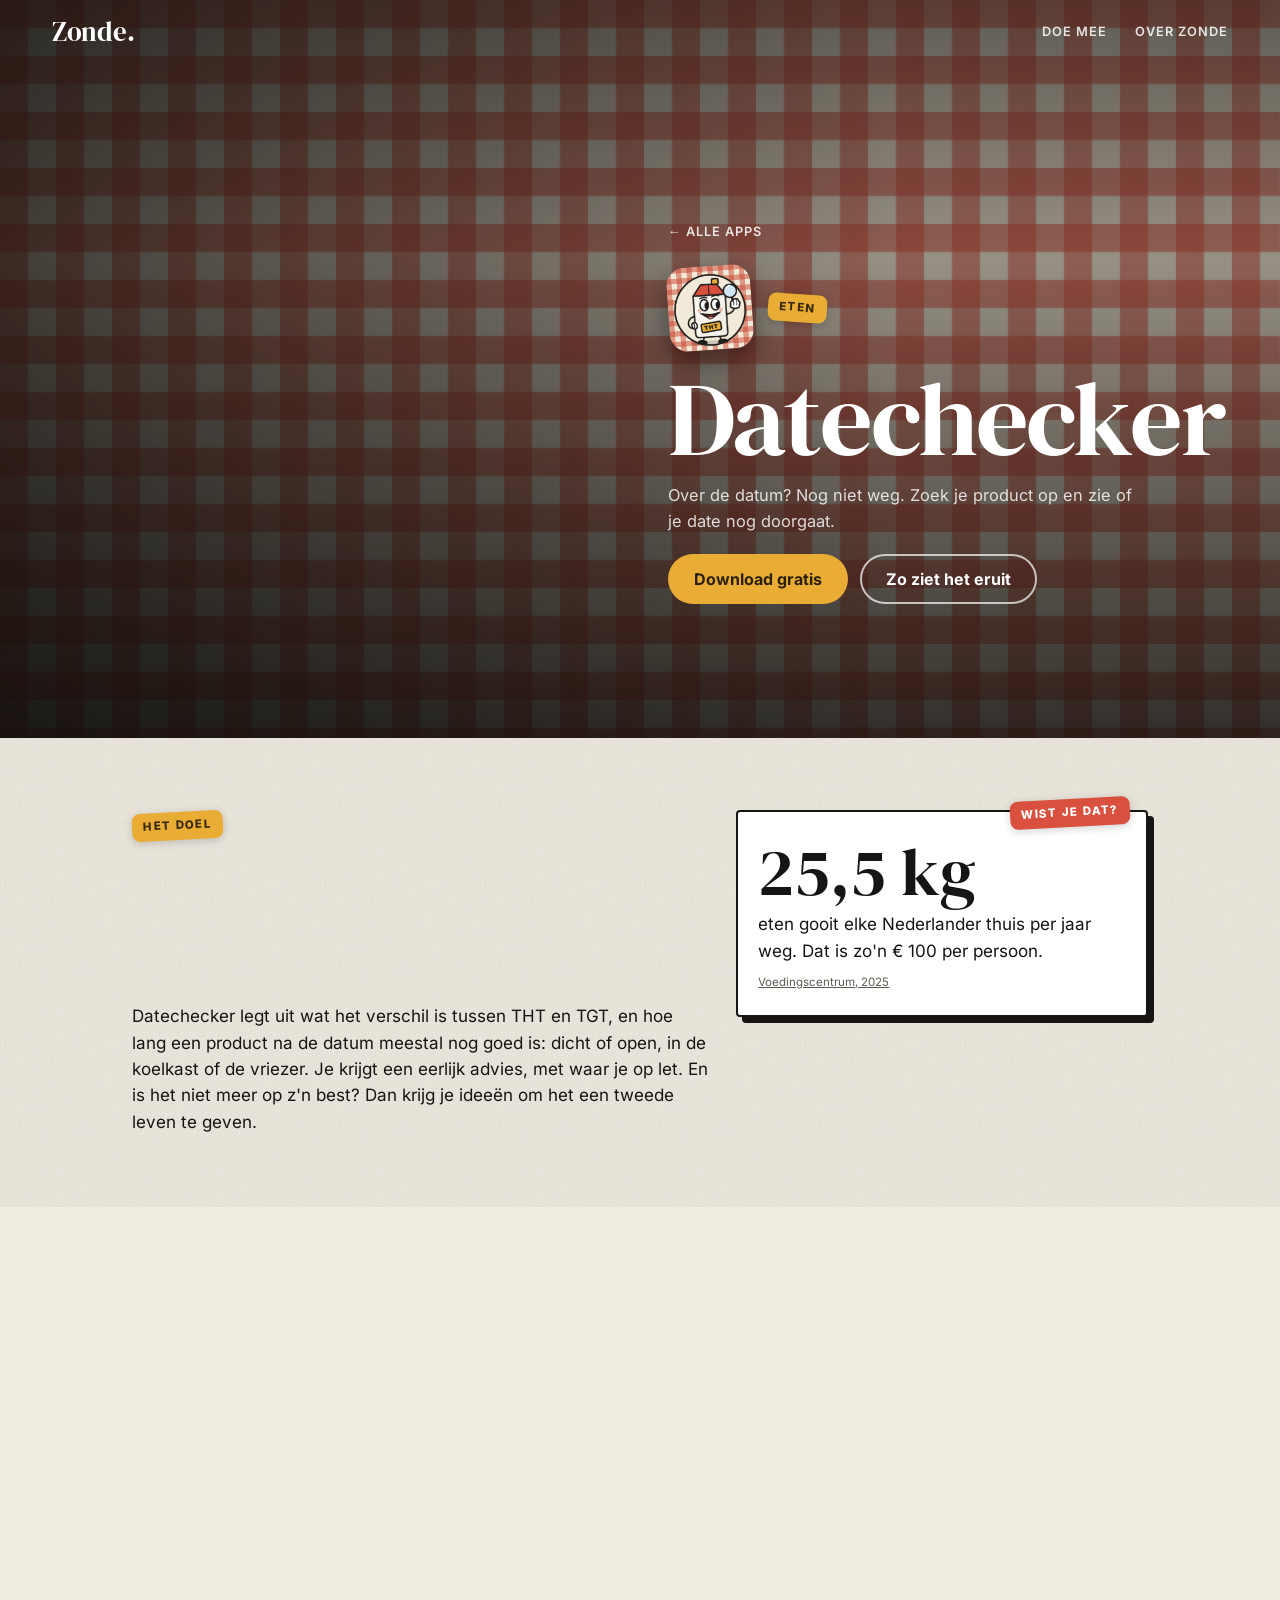
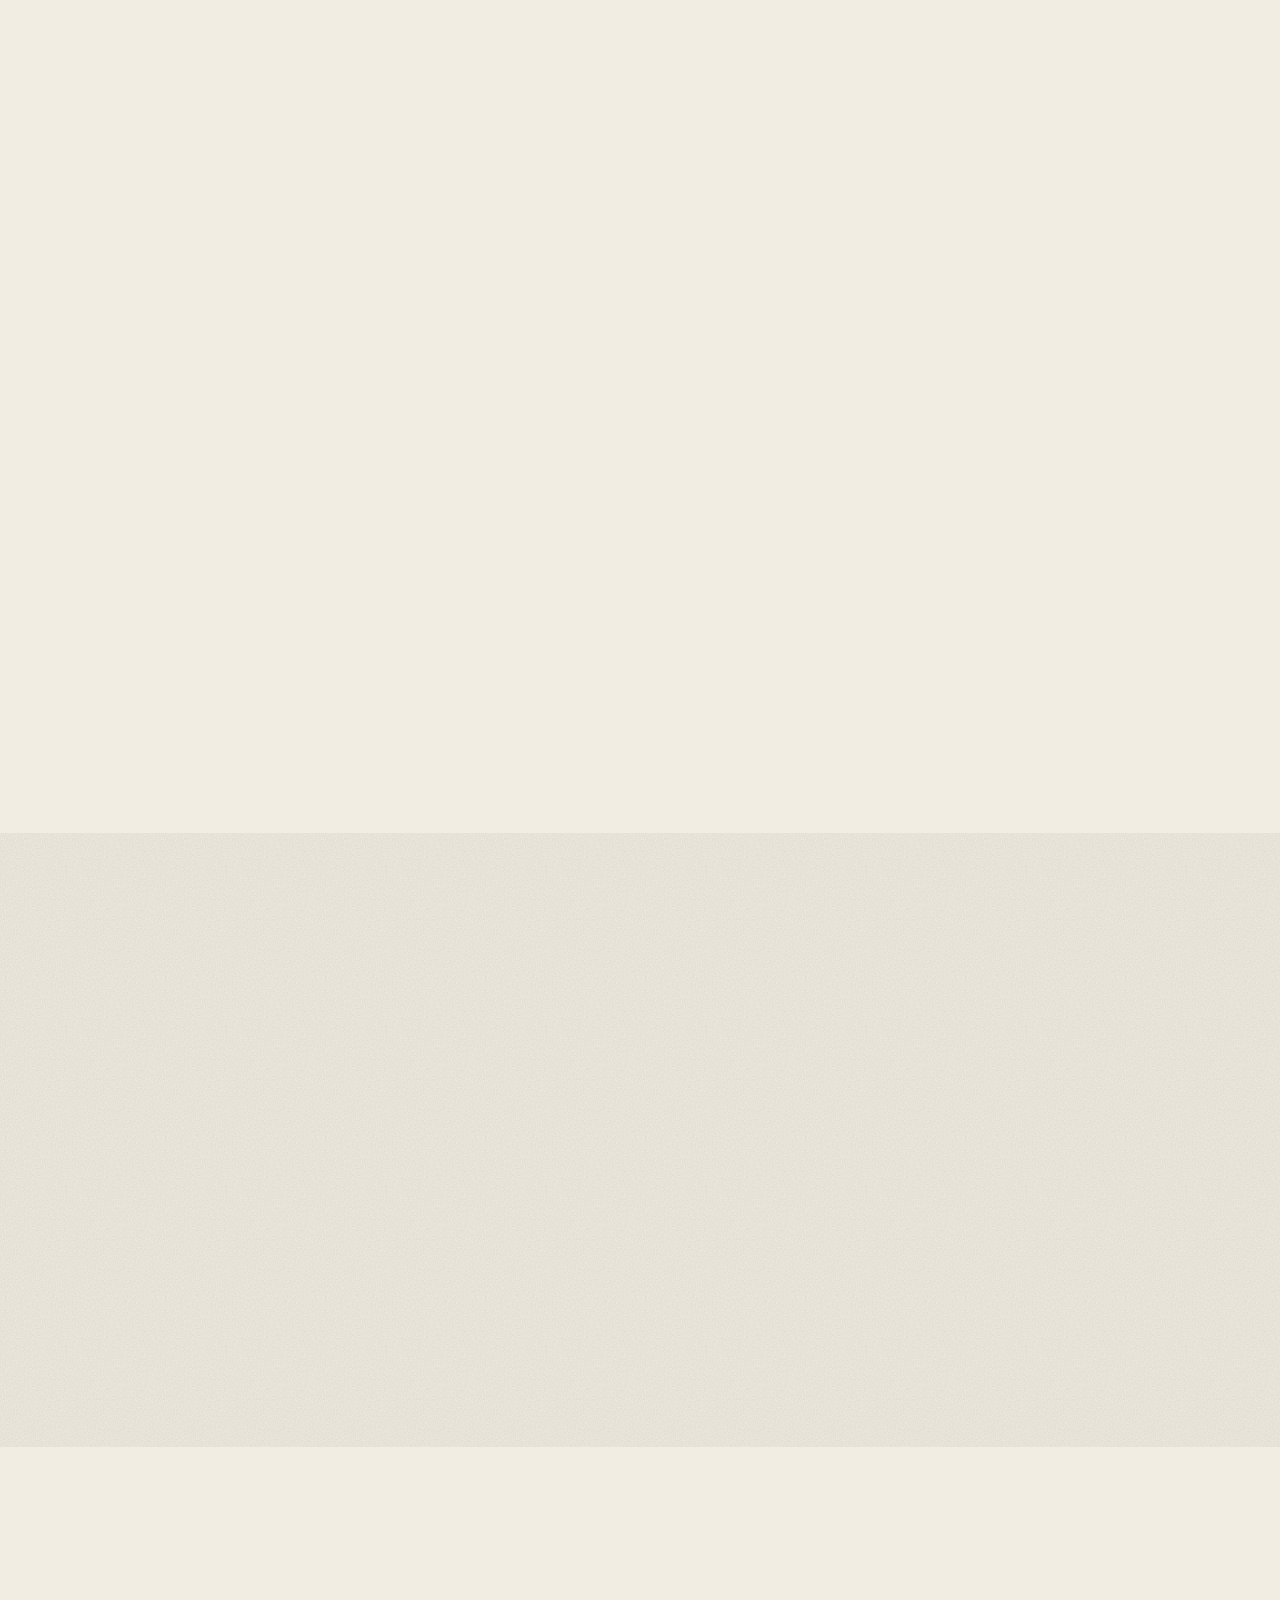
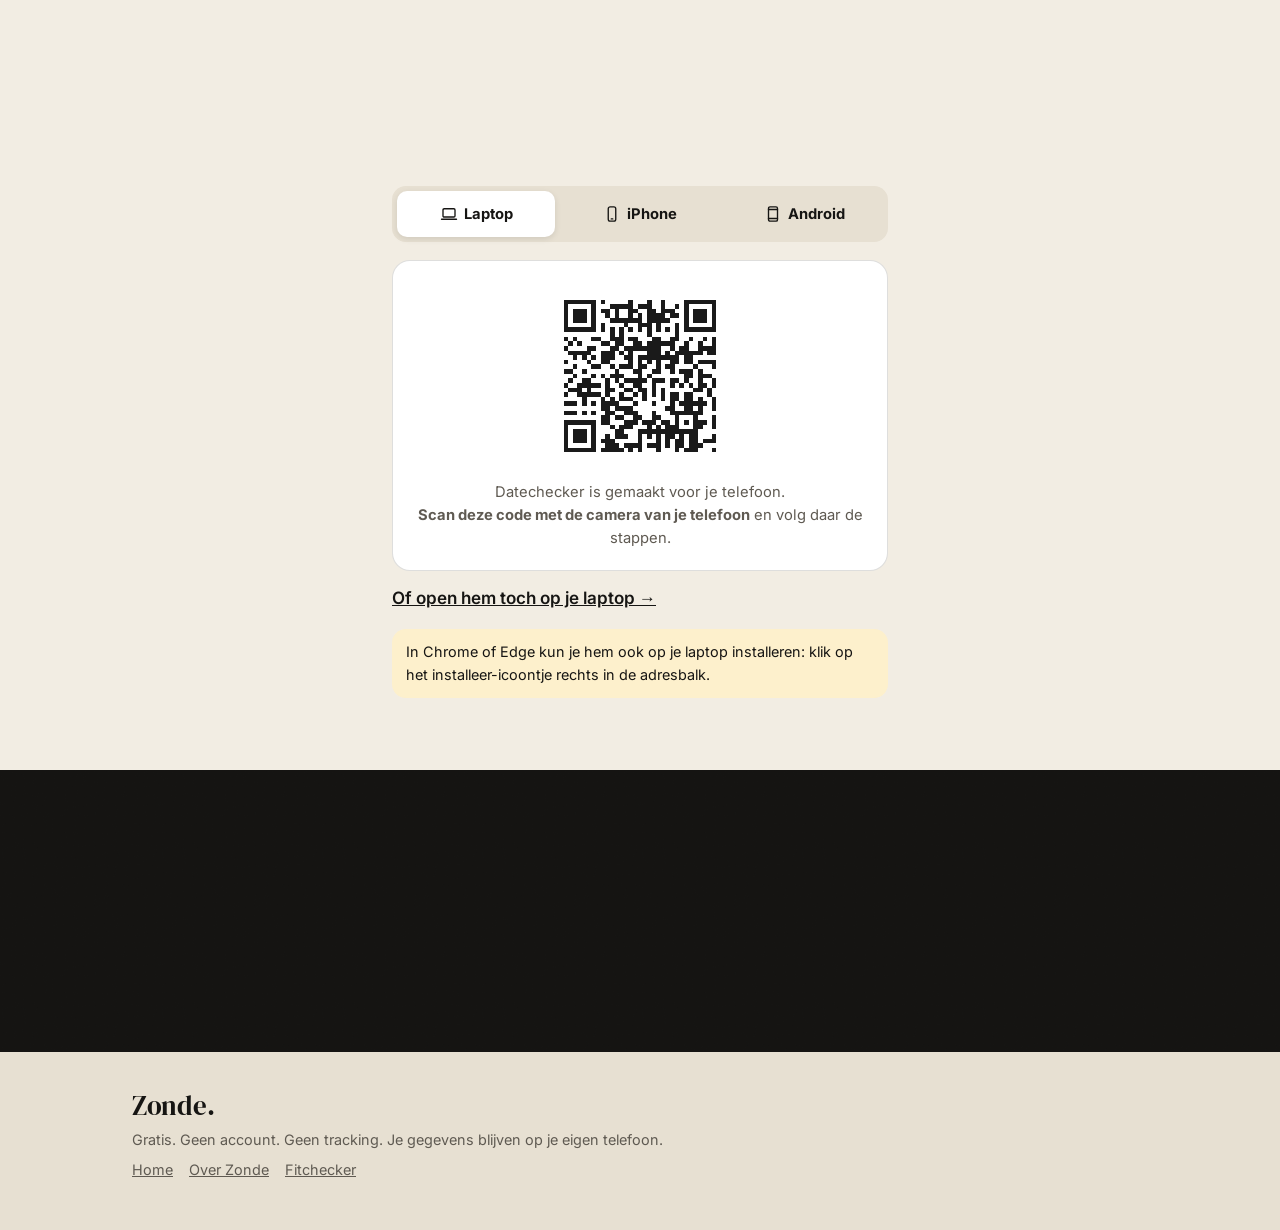
==== datechecker.html @ 35c60ed9 "Zonde. hoofdsite: slideshow met apps, app-pagina's, doe mee, feedbackformulier Co-Authored-By: Claud" ====
<!doctype html>
<html lang="nl">
<head>
  <meta charset="utf-8">
  <meta http-equiv="Content-Security-Policy" content="default-src 'self'; script-src 'self'; style-src 'self'; img-src 'self' data:; font-src 'self'; connect-src 'self' https://datechecker-teller.beau-f5b.workers.dev; object-src 'none'; base-uri 'self'; form-action 'self'">
  <meta name="referrer" content="strict-origin-when-cross-origin">
  <meta name="viewport" content="width=device-width, initial-scale=1, viewport-fit=cover">
  <title>Datechecker · Zonde.</title>
  <meta name="description" content="Over de datum? Nog niet weg. Datechecker vertelt of je eten na de datum nog goed is. Gratis, een app van Zonde.">
  <meta name="theme-color" content="#161513">
  <link rel="icon" href="img/favicon.svg" type="image/svg+xml">
  <link rel="stylesheet" href="css/fonts.css">
  <link rel="stylesheet" href="css/zonde.css">
</head>
<body>

  <header class="hero app-hero">
    <div class="hero-bg" aria-hidden="true"><div class="bg bg-datechecker on"></div></div>
    <nav class="nav">
      <a class="logo" href="./">Zonde.</a>
      <div class="nav-links">
        <a href="./#doe-mee">Doe mee</a>
        <a href="over.html">Over Zonde</a>
      </div>
    </nav>
    <div class="hero-inner">
      <div class="hero-text">
        <a class="terug" href="./">← Alle apps</a>
        <div class="app-head ruim">
          <img src="img/datechecker.png" alt="" width="84" height="84">
          <span class="sticker sticker-mustard">Eten</span>
        </div>
        <h1>Datechecker</h1>
        <p class="lead">Over de datum? Nog niet weg. Zoek je product op en zie of je date nog doorgaat.</p>
        <div class="hero-actions">
          <a class="btn btn-mustard" href="#download">Download gratis</a>
          <a class="btn btn-line" href="#screens">Zo ziet het eruit</a>
        </div>
      </div>
    </div>
  </header>

  <main>
    <section class="section paper">
      <div class="wrap doel-grid">
        <div class="prose">
          <span class="sticker sticker-mustard">Het doel</span>
          <h2>Eet wat je hebt.</h2>
          <p class="section-lead">Veel eten belandt in de prullenbak omdat de datum voorbij is, terwijl het nog prima is. Zonde.</p>
          <p>Datechecker legt uit wat het verschil is tussen THT en TGT, en hoe lang een product na de datum meestal nog goed is: dicht of open, in de koelkast of de vriezer. Je krijgt een eerlijk advies, met waar je op let. En is het niet meer op z'n best? Dan krijg je ideeën om het een tweede leven te geven.</p>
        </div>
        <aside class="doel-fact">
          <span class="sticker sticker-tomato">Wist je dat?</span>
          <p class="fact-num">25,5 kg</p>
          <p>eten gooit elke Nederlander thuis per jaar weg. Dat is zo'n € 100 per persoon.</p>
          <a class="bron" href="https://www.voedingscentrum.nl/encyclopedie/voedselverspilling.aspx" target="_blank" rel="noopener">Voedingscentrum, 2025</a>
        </aside>
      </div>
    </section>

    <section class="section">
      <div class="wrap">
        <div class="counter">
          <span class="sticker sticker-sage counter-sticker">Gered!</span>
          <p class="counter-num"><span data-teller>…</span><small> kg</small></p>
          <p class="counter-label">eten hebben alle gebruikers samen al gered met Datechecker</p>
          <p class="counter-note" data-teller-note>Telt live mee, helemaal anoniem. Elke keer dat iemand "Ik eet het op" tikt, gaat hij omhoog.</p>
        </div>
      </div>
    </section>

    <section class="section geen-boven" id="screens">
      <div class="wrap">
        <h3 class="mini-title">Zo ziet het eruit</h3>
        <div class="screens">
          <figure class="screen">
            <div class="phone"><img src="img/screens/date-home.png" alt="Het zoekscherm: Met wie heb je een date vandaag?" loading="lazy" width="780" height="1688"></div>
            <figcaption><b>Met wie heb je een date?</b>Zoek je product op of kies een categorie.</figcaption>
          </figure>
          <figure class="screen">
            <div class="phone"><img src="img/screens/date-product.png" alt="Productpagina van yoghurt met het oordeel It's a match" loading="lazy" width="780" height="1688"></div>
            <figcaption><b>It's a match!</b>Vul de datum in en zie meteen of je date doorgaat, en waar je op let.</figcaption>
          </figure>
          <figure class="screen">
            <div class="phone"><img src="img/screens/date-tweede.png" alt="Tweede leven: recepten voor eten dat nog goed is" loading="lazy" width="780" height="1688"></div>
            <figcaption><b>Niet je type meer?</b>Recepten voor eten dat niet meer op z'n best is, maar nog wel goed.</figcaption>
          </figure>
        </div>
      </div>
    </section>

    <section class="section paper">
      <div class="wrap">
        <h3 class="mini-title">Wat het allemaal kan</h3>
        <ul class="features">
          <li><span class="nr">1</span><div><b>Ruim 45 productgroepen</b><span>Van brood en kaas tot restjes en diepvries. Je zoekt op wat je in je hand hebt.</span></div></li>
          <li><span class="nr">2</span><div><b>THT of TGT?</b><span>Het verschil bepaalt of je date doorgaat. De app legt het simpel uit.</span></div></li>
          <li><span class="nr">3</span><div><b>Kijk, ruik, proef</b><span>Per product waar je op let, en wanneer iets altijd weg moet.</span></div></li>
          <li><span class="nr">4</span><div><b>Tweede leven</b><span>Wentelteefjes van oud brood, croutons, frittata en meer.</span></div></li>
          <li><span class="nr">5</span><div><b>Dating tips</b><span>Elke dag een tip om je eten langer goed te houden.</span></div></li>
          <li><span class="nr">6</span><div><b>Betrouwbare bronnen</b><span>Termijnen van het Voedingscentrum en andere bronnen. Bij twijfel kiest de app altijd de voorzichtige kant.</span></div></li>
        </ul>
      </div>
    </section>

    <section class="section" id="download">
      <div class="wrap download-box">
        <span class="sticker sticker-mustard">Gratis</span>
        <h2>Hoe wil je hem downloaden?</h2>
        <p class="section-lead">Geen App Store nodig. Je zet Datechecker in een minuut op je beginscherm, en dan werkt hij gewoon als app.</p>
        <div class="download ruim" data-download="datechecker"></div>
      </div>
    </section>

    <section class="manifest section">
      <div class="wrap">
        <span class="sticker sticker-tomato">Ook van Zonde.</span>
        <div class="andere ruim">
          <a class="app-row" href="fitchecker.html">
            <img src="img/fitchecker.png" alt="" width="56" height="56">
            <span><b>Fitchecker</b><span>Draag wat je hebt: looks uit je eigen kast.</span></span>
            <span class="pijl">→</span>
          </a>
          <a class="app-row" href="./#doe-mee">
            <span><b>Doe mee met de beweging</b><span>Zie hoeveel we samen al redden.</span></span>
            <span class="pijl">→</span>
          </a>
        </div>
      </div>
    </section>
  </main>

  <footer class="footer">
    <div class="wrap">
      <p class="logo">Zonde.</p>
      <p>Gratis. Geen account. Geen tracking. Je gegevens blijven op je eigen telefoon.</p>
      <p class="footer-links"><a href="./">Home</a> <a href="over.html">Over Zonde</a> <a href="fitchecker.html">Fitchecker</a></p>
    </div>
  </footer>

  <div class="toast" id="toast" role="status"></div>
  <script src="js/zonde.js"></script>
</body>
</html>
---- css/fonts.css ----
/* Lettertypes op de site zelf (SIL Open Font License), zodat Google niet meekijkt. Zelfde bestanden als de apps. */
@font-face {
  font-family: 'DM Serif Display';
  font-style: normal;
  font-weight: 400;
  font-display: swap;
  src: url(../fonts/DMSerifDisplay.woff2) format('woff2');
}
@font-face {
  font-family: 'Inter';
  font-style: normal;
  font-weight: 100 900;
  font-display: swap;
  src: url(../fonts/Inter.woff2) format('woff2');
}
---- css/zonde.css ----
/* Zonde. — de hoofdsite. Stijl: krantenpapier + supermarktstickers (de stickers komen uit beide apps). */
:root {
  --paper: #f2ede3;
  --paper-2: #e7e0d2;
  --ink: #161513;
  --ink-2: #2a2824;
  --muted: #5f5a52;
  --line: rgba(22, 21, 19, .14);
  --tomato: #d9503f;
  --mustard: #e9ad35;
  --sage: #4a7d4b;
  --serif: 'DM Serif Display', Georgia, 'Times New Roman', serif;
  --sans: 'Inter', -apple-system, BlinkMacSystemFont, 'Segoe UI', Roboto, sans-serif;
  --gutter: 20px;
  --safe-t: env(safe-area-inset-top, 0px);
  --safe-b: env(safe-area-inset-bottom, 0px);
  /* Licht krantenpapier-korreltje */
  --grain: url("data:image/svg+xml,%3Csvg xmlns='http://www.w3.org/2000/svg' width='160' height='160'%3E%3Cfilter id='n'%3E%3CfeTurbulence type='fractalNoise' baseFrequency='.9' numOctaves='2' stitchTiles='stitch'/%3E%3CfeColorMatrix values='0 0 0 0 0 0 0 0 0 0 0 0 0 0 0 0 0 0 .09 0'/%3E%3C/filter%3E%3Crect width='100%25' height='100%25' filter='url(%23n)'/%3E%3C/svg%3E");
}

* { box-sizing: border-box; }
html { scroll-behavior: smooth; -webkit-text-size-adjust: 100%; }
body {
  margin: 0; background: var(--paper); color: var(--ink);
  font-family: var(--sans); font-size: 17px; line-height: 1.55;
  -webkit-font-smoothing: antialiased;
}
img { max-width: 100%; height: auto; display: block; }
a { color: inherit; }
button { font: inherit; color: inherit; }
:focus-visible { outline: 3px solid var(--mustard); outline-offset: 3px; }
.wrap { max-width: 1080px; margin: 0 auto; padding: 0 var(--gutter); }
.logo { font-family: var(--serif); font-size: 1.7rem; line-height: 1; text-decoration: none; letter-spacing: -.01em; margin: 0; }

/* ---------- Stickers en knoppen ---------- */
.sticker {
  display: inline-flex; align-items: center;
  padding: 5px 11px; border-radius: 8px;
  font-family: var(--sans); font-size: .72rem; font-weight: 800; letter-spacing: .12em; text-transform: uppercase;
  color: #fff; background: var(--ink);
  box-shadow: 0 2px 8px rgba(0, 0, 0, .18);
  transform: rotate(-3deg);
}
.sticker-tomato { background: var(--tomato); }
.sticker-mustard { background: var(--mustard); color: #3a2a08; }
.sticker-sage { background: var(--sage); }

.btn {
  display: inline-flex; align-items: center; justify-content: center; gap: 8px;
  min-height: 50px; padding: 0 24px; border-radius: 999px; border: 2px solid transparent;
  font-weight: 700; font-size: 1rem; text-decoration: none; cursor: pointer;
  transition: transform .15s ease, background .15s ease;
}
.btn:active { transform: scale(.97); }
.btn-mustard { background: var(--mustard); color: #2b1f05; }
.btn-ink { background: var(--ink); color: #fff; }
.btn-line { border-color: rgba(255, 255, 255, .7); color: #fff; }
.btn-line:hover { background: rgba(255, 255, 255, .1); }

/* ---------- Motieven per app (achtergrond van de slide en van de kaart) ---------- */
.bg-fitchecker { background: #a77b4f url(../img/kurk.jpg) center / 380px repeat; }
.bg-datechecker {
  background-color: #f3e9d6;
  background-image:
    linear-gradient(90deg, rgba(217, 80, 63, .55) 50%, transparent 50%),
    linear-gradient(rgba(217, 80, 63, .55) 50%, transparent 50%);
  background-size: 56px 56px;
}
.bg-binnenkort { background: var(--ink-2) var(--grain); }

/* ---------- Hero met slideshow ---------- */
.hero {
  position: relative; isolation: isolate; overflow: hidden;
  min-height: 100vh; min-height: 100svh;
  display: flex; flex-direction: column;
  color: #fff; background: var(--ink);
}
.hero-bg, .hero-bg .bg { position: absolute; inset: 0; }
.hero-bg { z-index: -1; }
.hero-bg .bg { opacity: 0; transform: scale(1.06); transition: opacity .9s ease, transform 6s ease; }
.hero-bg .bg.on { opacity: 1; transform: scale(1); }
.hero-bg::after {
  content: ''; position: absolute; inset: 0;
  background:
    linear-gradient(180deg, rgba(12, 11, 9, .55) 0%, rgba(12, 11, 9, .25) 35%, rgba(12, 11, 9, .8) 100%),
    linear-gradient(90deg, rgba(12, 11, 9, .7) 0%, rgba(12, 11, 9, .2) 70%);
}

.nav {
  display: flex; align-items: center; justify-content: space-between; gap: 16px;
  width: 100%; max-width: 1240px; margin: 0 auto;
  padding: calc(var(--safe-t) + 18px) var(--gutter) 0;
}
.nav-links { display: flex; gap: 18px; font-size: .8rem; font-weight: 600; letter-spacing: .08em; text-transform: uppercase; }
.nav-links a { text-decoration: none; opacity: .85; }
.nav-links a:hover { opacity: 1; }
.nav-links a[href="#apps"] { display: none; }

.hero-inner {
  flex: 1; width: 100%; max-width: 1240px; margin: 0 auto;
  display: flex; flex-direction: column; justify-content: flex-end; gap: 26px;
  padding: 30px var(--gutter) calc(var(--safe-b) + 20px);
}
.hero-text { position: relative; max-width: 620px; }
.kicker { display: flex; align-items: center; gap: 10px; margin: 0 0 14px; font-size: .85rem; font-weight: 600; letter-spacing: .1em; text-transform: uppercase; }
.dash { width: 28px; height: 2px; background: var(--mustard); }
h1 {
  margin: 0; font-family: var(--serif); font-weight: 400;
  font-size: clamp(2.4rem, 10vw, 5.4rem); line-height: .98; letter-spacing: -.02em;
  text-wrap: balance;
}
.lead { margin: 14px 0 0; max-width: 470px; font-size: 1.02rem; color: rgba(255, 255, 255, .82); }
.hero-actions { display: flex; flex-wrap: wrap; gap: 12px; margin-top: 20px; }
.hero-sticker { position: absolute; right: 4px; top: -30px; transform: rotate(8deg); font-size: .85rem; padding: 7px 13px; }

.slider { min-width: 0; }
.now { margin: 0 0 12px; font-size: .85rem; color: rgba(255, 255, 255, .8); }
.now b { color: var(--mustard); margin-right: 6px; }
.cards {
  display: flex; gap: 14px; overflow-x: auto; scroll-snap-type: x mandatory;
  margin: 0 calc(var(--gutter) * -1); padding: 6px var(--gutter) 10px;
  scrollbar-width: none;
}
.cards::-webkit-scrollbar { display: none; }
.card {
  flex: none; width: 150px; padding: 0; border: 0; border-radius: 18px; overflow: hidden;
  scroll-snap-align: start; cursor: pointer; text-align: left;
  background: #fff; color: var(--ink);
  box-shadow: 0 14px 30px rgba(0, 0, 0, .35);
  transform: translateY(0); transition: transform .3s ease, box-shadow .3s ease, opacity .3s ease;
  opacity: .78;
}
.card.on { opacity: 1; transform: translateY(-6px); box-shadow: 0 18px 38px rgba(0, 0, 0, .45), 0 0 0 3px var(--mustard); }
.card:hover { opacity: 1; }
.card-visual { position: relative; display: grid; place-items: center; aspect-ratio: 1 / .82; }
.card-visual img { width: 58%; border-radius: 22%; transform: rotate(-4deg); box-shadow: 0 10px 20px rgba(0, 0, 0, .3); }
.card[data-app="datechecker"] .card-visual img { transform: rotate(3deg); }
.soon-mark {
  display: grid; place-items: center; width: 58%; aspect-ratio: 1; border-radius: 22%;
  border: 2px dashed rgba(255, 255, 255, .45); color: var(--mustard);
  font-family: var(--serif); font-size: 3.4rem; transform: rotate(-4deg);
}
.card-text { display: block; padding: 12px 14px 14px; }
.card-text small { display: block; font-size: .7rem; font-weight: 600; color: var(--muted); letter-spacing: .02em; }
.card-text strong { display: block; margin-top: 2px; font-size: 1.05rem; font-weight: 850; letter-spacing: .04em; text-transform: uppercase; }

.slider-controls { display: flex; align-items: center; gap: 10px; margin-top: 16px; }
.round {
  width: 46px; height: 46px; flex: none; display: grid; place-items: center;
  border-radius: 50%; border: 1.5px solid rgba(255, 255, 255, .6); background: transparent; cursor: pointer;
}
.round:hover { background: rgba(255, 255, 255, .12); }
.round svg { width: 20px; height: 20px; fill: none; stroke: #fff; stroke-width: 2; stroke-linecap: round; stroke-linejoin: round; }
.progress { flex: 1; height: 2px; margin: 0 8px; background: rgba(255, 255, 255, .25); }
.progress span { display: block; height: 100%; background: #fff; transform: scaleX(0); transform-origin: left; }
.card { text-decoration: none; }
.card-badge { position: absolute; left: 8px; bottom: 8px; font-size: .62rem; padding: 4px 8px; letter-spacing: .06em; opacity: 0; transition: opacity .4s ease; }
.card-badge.on { opacity: 1; }
.count { font-family: var(--serif); font-size: 2.3rem; line-height: 1; }

/* ---------- Secties ---------- */
.section { padding: 72px 0; }
.paper { background: var(--paper) var(--grain); }
h2 {
  margin: 18px 0 0; font-family: var(--serif); font-weight: 400;
  font-size: clamp(2.3rem, 9vw, 4rem); line-height: 1; letter-spacing: -.02em;
}
.section-lead { max-width: 620px; margin: 16px 0 0; font-size: 1.08rem; color: var(--ink-2); }
.mini-title { margin: 56px 0 16px; padding-top: 14px; border-top: 2px solid var(--ink); font-size: .8rem; letter-spacing: .14em; text-transform: uppercase; }

.counter {
  position: relative; margin-top: 36px; padding: 26px 22px 22px;
  background: #fff; border: 2px solid var(--ink); border-radius: 4px;
  box-shadow: 6px 6px 0 var(--ink);
}
.counter-sticker { position: absolute; top: -14px; right: 18px; transform: rotate(6deg); font-size: .9rem; padding: 7px 14px; }
.counter-num { margin: 0; font-family: var(--serif); font-size: clamp(3.4rem, 15vw, 5.6rem); line-height: 1; }
.counter-num small { font-size: .45em; }
.counter-label { margin: 6px 0 0; font-size: 1.05rem; font-weight: 600; }
.counter-note { margin: 4px 0 0; font-size: .85rem; color: var(--muted); }

.facts { display: grid; grid-template-columns: 1fr 1fr; gap: 12px; }
.fact {
  position: relative; padding: 18px 16px 16px;
  background: #fbf8f2; border: 1px solid var(--line); border-radius: 4px;
}
.fact:nth-child(odd) { transform: rotate(-.6deg); }
.fact:nth-child(even) { transform: rotate(.5deg); }
.fact .sticker { position: absolute; top: -10px; left: 12px; font-size: .62rem; padding: 4px 8px; }
.fact-num { margin: 6px 0 4px; font-family: var(--serif); font-size: clamp(2rem, 8vw, 2.8rem); line-height: 1; }
.fact p:not(.fact-num) { margin: 0; font-size: .9rem; line-height: 1.4; }
.bron { display: inline-block; margin-top: 10px; font-size: .72rem; color: var(--muted); }

.steps { list-style: none; margin: 0 0 28px; padding: 0; counter-reset: stap; display: grid; gap: 18px; }
.steps li { counter-increment: stap; display: grid; grid-template-columns: 52px 1fr; column-gap: 12px; }
.steps li::before {
  content: counter(stap); grid-row: span 2;
  font-family: var(--serif); font-size: 2.8rem; line-height: 1; color: var(--tomato);
}
.steps b { font-size: 1.1rem; }
.steps span { color: var(--muted); font-size: .95rem; }

.manifest { background: var(--ink) var(--grain); color: #fff; }
.manifest ul { list-style: none; margin: 22px 0 0; padding: 0; }
.manifest li {
  padding: 14px 0; border-bottom: 1px solid rgba(255, 255, 255, .16);
  font-family: var(--serif); font-size: clamp(1.7rem, 6.5vw, 2.8rem); line-height: 1.1;
}
.manifest li:nth-child(2n) { color: var(--mustard); }
.share { margin-top: 36px; display: flex; flex-wrap: wrap; align-items: center; gap: 16px; }
.share p { margin: 0; color: rgba(255, 255, 255, .75); }

.footer { padding: 40px 0 calc(var(--safe-b) + 40px); background: var(--paper-2); font-size: .9rem; color: var(--muted); }
.footer .logo { color: var(--ink); margin-bottom: 10px; }
.footer p { margin: 0 0 8px; }
.footer-links { display: flex; flex-wrap: wrap; gap: 16px; }

/* ---------- Onderblad (app + downloaden) ---------- */
dialog.sheet {
  width: 100%; max-width: 560px; max-height: 92vh; max-height: 92dvh;
  margin: auto auto 0; padding: 0; border: 0; border-radius: 26px 26px 0 0;
  background: var(--paper); color: var(--ink); overflow-y: auto; overscroll-behavior: contain;
}
dialog.sheet[open] { animation: omhoog .32s cubic-bezier(.2, .8, .2, 1); }
dialog.sheet::backdrop { background: rgba(12, 11, 9, .55); }
@keyframes omhoog { from { transform: translateY(40px); opacity: 0; } }
.sheet-body { padding: 10px var(--gutter) calc(var(--safe-b) + 26px); }
.grip { width: 42px; height: 5px; margin: 0 auto 14px; border-radius: 3px; background: var(--line); }
.sheet-head { display: flex; align-items: center; gap: 14px; }
.sheet-head img { width: 64px; height: 64px; border-radius: 16px; transform: rotate(-3deg); box-shadow: 0 4px 10px rgba(0, 0, 0, .18); }
.sheet-head h2 { margin: 0; font-size: 2rem; }
.sheet-head p { margin: 2px 0 0; color: var(--muted); font-size: .92rem; }
.close {
  margin-left: auto; align-self: flex-start; width: 40px; height: 40px; flex: none;
  border: 0; border-radius: 50%; background: var(--paper-2); cursor: pointer; font-size: 1.4rem; line-height: 1;
}
.sheet-desc { margin: 16px 0 0; }
.ask { margin: 26px 0 10px; font-weight: 800; font-size: 1.05rem; }
.seg { display: grid; grid-template-columns: repeat(3, 1fr); gap: 6px; padding: 5px; background: var(--paper-2); border-radius: 14px; }
.seg button {
  min-height: 46px; border: 0; border-radius: 10px; background: transparent; cursor: pointer;
  display: flex; align-items: center; justify-content: center; gap: 6px; font-weight: 700; font-size: .92rem;
}
.seg button svg { width: 18px; height: 18px; fill: none; stroke: currentColor; stroke-width: 1.8; stroke-linecap: round; stroke-linejoin: round; }
.seg button.on { background: #fff; box-shadow: 0 2px 6px rgba(0, 0, 0, .1); }
.howto { margin-top: 18px; }
.howto ol { margin: 0; padding: 0; list-style: none; counter-reset: stap; display: grid; gap: 14px; }
.howto li { counter-increment: stap; display: grid; grid-template-columns: 34px 1fr; gap: 10px; align-items: start; }
.howto li::before {
  content: counter(stap); display: grid; place-items: center; width: 30px; height: 30px; border-radius: 50%;
  background: var(--ink); color: #fff; font-weight: 800; font-size: .9rem;
}
.howto li p { margin: 4px 0 0; }
.howto .btn { margin-top: 10px; min-height: 44px; padding: 0 18px; font-size: .95rem; }
.ico {
  display: inline-grid; place-items: center; width: 26px; height: 26px; margin: 0 2px; vertical-align: -7px;
  border-radius: 7px; background: #fff; border: 1px solid var(--line);
}
.ico svg { width: 16px; height: 16px; fill: none; stroke: #1b6ef3; stroke-width: 2; stroke-linecap: round; stroke-linejoin: round; }
.ui { font-weight: 700; white-space: nowrap; }
.warn {
  margin-bottom: 16px; padding: 14px 16px; border-radius: 14px;
  background: #fde0da; border: 1px solid rgba(217, 80, 63, .35); font-size: .95rem;
}
.warn b { display: block; margin-bottom: 2px; }
.warn .btn { margin-top: 10px; min-height: 42px; }
.tip { margin: 18px 0 0; padding: 12px 14px; border-radius: 14px; background: #fdf0cc; font-size: .9rem; }
.qr { display: flex; flex-direction: column; align-items: center; gap: 10px; padding: 20px; background: #fff; border-radius: 18px; border: 1px solid var(--line); }
.qr img { width: 190px; height: 190px; }
.qr p { margin: 0; text-align: center; font-size: .92rem; color: var(--muted); }
.link-plain { display: inline-block; margin-top: 14px; font-weight: 600; }

.toast {
  position: fixed; left: 50%; bottom: calc(var(--safe-b) + 22px); z-index: 50;
  padding: 12px 18px; border-radius: 999px; background: var(--ink); color: #fff; font-size: .92rem; font-weight: 600;
  transform: translate(-50%, 20px); opacity: 0; pointer-events: none; transition: .25s ease;
}
.toast.on { transform: translate(-50%, 0); opacity: 1; }

/* ---------- Over-pagina ---------- */
.nav-paper { color: var(--ink); max-width: 1080px; }
.over-hero { padding: 40px 0 56px; background: var(--paper) var(--grain); }
.over-hero h1 { margin-top: 8px; font-size: clamp(2.6rem, 10vw, 5rem); }
.over-hero .lead { color: var(--ink-2); max-width: 560px; font-size: 1.12rem; }
.over-hero .kicker { margin-top: 36px; }
.prose { max-width: 640px; }
.prose p { margin: 14px 0 0; }
.values { display: grid; gap: 12px; grid-template-columns: 1fr 1fr; margin-top: 8px; }
.value { padding: 18px 16px; background: #fbf8f2; border: 1px solid var(--line); border-radius: 4px; }
.value b { display: block; font-family: var(--serif); font-weight: 400; font-size: 1.45rem; line-height: 1.1; }
.value p { margin: 8px 0 0; font-size: .9rem; color: var(--muted); }
.app-rows { display: grid; gap: 12px; }
.app-row {
  display: flex; align-items: center; gap: 14px; padding: 14px; width: 100%; text-align: left; cursor: pointer;
  background: #fff; border: 1px solid var(--line); border-radius: 16px; text-decoration: none;
}
.app-row img { width: 56px; height: 56px; border-radius: 14px; }
.app-row b { display: block; font-size: 1.05rem; }
.app-row span { font-size: .88rem; color: var(--muted); }
.app-row .pijl { margin-left: auto; font-size: 1.3rem; color: var(--ink); }
.bronnen { margin: 0; padding-left: 18px; font-size: .9rem; color: var(--muted); }
.bronnen li { margin-bottom: 8px; }

/* ---------- Groter scherm ---------- */
@media (min-width: 720px) {
  :root { --gutter: 32px; }
  .nav-links { gap: 28px; }
  .nav-links a[href="#apps"] { display: inline; }
  .card { width: 200px; }
  .facts { grid-template-columns: repeat(4, 1fr); }
  .values { grid-template-columns: repeat(4, 1fr); }
  .steps { grid-template-columns: repeat(3, 1fr); }
  .steps li { grid-template-columns: 1fr; }
  .steps li::before { grid-row: auto; margin-bottom: 8px; }
  dialog.sheet { margin: auto; border-radius: 26px; }
}
@media (min-width: 1000px) {
  .hero-inner { flex-direction: row; align-items: flex-end; justify-content: space-between; gap: 48px; padding-bottom: 64px; }
  .hero-text { flex: 0 1 560px; padding-bottom: 70px; }
  .slider { flex: 0 1 640px; }
  .cards { margin: 0; padding: 10px 4px 12px; overflow: visible; }
  .card { width: 196px; }
}

@media (prefers-reduced-motion: reduce) {
  html { scroll-behavior: auto; }
  .hero-bg .bg, .card, dialog.sheet[open] { transition: none; animation: none; transform: none; }
}

/* ---------- App-pagina's ---------- */
.app-hero { min-height: 82vh; min-height: 82svh; }
.app-hero .hero-inner { justify-content: flex-end; }
.app-head { display: flex; align-items: center; gap: 16px; margin-bottom: 18px; }
.app-head img { width: 84px; height: 84px; border-radius: 22%; transform: rotate(-4deg); box-shadow: 0 10px 24px rgba(0, 0, 0, .4); }
.app-head .sticker { transform: rotate(4deg); }
.app-hero h1 { font-size: clamp(3rem, 14vw, 6.5rem); }
.terug { display: inline-flex; align-items: center; gap: 6px; font-size: .8rem; font-weight: 600; letter-spacing: .08em; text-transform: uppercase; text-decoration: none; opacity: .85; }

.doel-grid { display: grid; gap: 28px; }
.doel-fact {
  align-self: start; padding: 22px 20px; background: #fff; border: 2px solid var(--ink); border-radius: 4px; box-shadow: 6px 6px 0 var(--ink);
  position: relative;
}
.doel-fact .sticker { position: absolute; top: -13px; right: 16px; transform: rotate(5deg); }
.doel-fact .fact-num { font-size: clamp(2.8rem, 12vw, 4.2rem); margin: 4px 0 6px; }
.doel-fact p { margin: 0; }

.screens {
  display: flex; gap: 22px; overflow-x: auto; scroll-snap-type: x mandatory;
  margin: 0 calc(var(--gutter) * -1); padding: 12px var(--gutter) 18px; scrollbar-width: none;
}
.screens::-webkit-scrollbar { display: none; }
.screen { flex: none; width: 232px; margin: 0; scroll-snap-align: center; }
.phone {
  position: relative; border: 9px solid var(--ink); border-radius: 38px; overflow: hidden; background: var(--ink);
  aspect-ratio: 390 / 844; box-shadow: 0 22px 40px rgba(22, 21, 19, .25);
}
.phone img { width: 100%; height: 100%; object-fit: cover; object-position: top; }
.phone::before { content: ''; position: absolute; top: 7px; left: 50%; width: 76px; height: 20px; margin-left: -38px; border-radius: 12px; background: var(--ink); z-index: 1; }
.screen:nth-child(odd) .phone { transform: rotate(-1.5deg); }
.screen:nth-child(even) .phone { transform: rotate(1.5deg) translateY(14px); }
.screen figcaption { margin-top: 26px; font-size: .92rem; color: var(--muted); }
.screen figcaption b { display: block; color: var(--ink); font-size: 1rem; }

.features { list-style: none; margin: 0; padding: 0; display: grid; gap: 12px; }
.features li { display: grid; grid-template-columns: 44px 1fr; gap: 12px; align-items: start; padding: 16px; background: #fbf8f2; border: 1px solid var(--line); border-radius: 4px; }
.features .nr { font-family: var(--serif); font-size: 2rem; line-height: 1; color: var(--tomato); }
.features b { display: block; font-size: 1.05rem; }
.features span { color: var(--muted); font-size: .93rem; }

.download-box { max-width: 560px; }
.download-box .seg { background: var(--paper-2); }
.andere { display: grid; gap: 12px; }

@media (min-width: 720px) {
  .doel-grid { grid-template-columns: 1.4fr 1fr; align-items: start; }
  .features { grid-template-columns: 1fr 1fr; }
  .screens { justify-content: center; overflow: visible; }
  .screen { width: 250px; }
  .andere { grid-template-columns: 1fr 1fr; }
}

/* ---------- Beweging in de slideshow ---------- */
/* Achtergrond: de nieuwe komt binnen achter een gescheurde krantenrand, en zoomt daarna rustig in. */
.hero-bg .bg { transition: none; transform: none; }
.hero-bg .bg.on { opacity: 1; z-index: 1; animation: inzoomen 7s ease-out both; }
.hero-bg .bg.in {
  z-index: 2;
  -webkit-mask: url(../img/scheur.svg) 0 0 / 300% 100% no-repeat;
  mask: url(../img/scheur.svg) 0 0 / 300% 100% no-repeat;
  animation: veeg 1.25s cubic-bezier(.7, 0, .25, 1) both, inzoomen 7s ease-out both;
}
.hero-bg .rand {
  position: absolute; inset: 0; z-index: 3; pointer-events: none; opacity: 0;
  background: url(../img/scheur-rand.svg) 0 0 / 300% 100% no-repeat;
  filter: drop-shadow(-6px 0 10px rgba(0, 0, 0, .35));
}
.hero-bg .rand.gaat { opacity: 1; animation: veeg-rand 1.25s cubic-bezier(.7, 0, .25, 1) both; }
.hero-bg::after { z-index: 4; }
@keyframes veeg { from { -webkit-mask-position: 0% 0; mask-position: 0% 0; } to { -webkit-mask-position: 100% 0; mask-position: 100% 0; } }
@keyframes veeg-rand { from { background-position: 0% 0; } to { background-position: 100% 0; } }
@keyframes inzoomen { from { transform: scale(1.09); } to { transform: scale(1); } }

/* Namen rollen verticaal: vorige vaag erboven, volgende vaag eronder. */
.namen { position: relative; height: 3.3em; margin-bottom: 4px; font-family: var(--serif); font-size: clamp(1.6rem, 6vw, 2.4rem); line-height: 1.1; overflow: hidden; }
.namen span {
  position: absolute; left: 0; top: 1.1em; white-space: nowrap;
  transform-origin: left center; opacity: 0;
  transition: transform .9s cubic-bezier(.65, 0, .35, 1), opacity .9s ease;
}
.namen span[data-plek="0"] { opacity: 1; transform: translateY(0) scale(1); }
.namen span[data-plek="-1"] { opacity: .22; transform: translateY(-1.1em) scale(.62); }
.namen span[data-plek="1"] { opacity: .22; transform: translateY(1.25em) scale(.62); }

/* Kaarten schuiven door: de actieve staat vooraan en is iets groter. */
.cards { position: relative; display: block; overflow: visible; margin: 0; padding: 0; height: var(--kaart-h, 230px); }
.card {
  position: absolute; left: 0; bottom: 0; opacity: 1;
  transform-origin: left bottom;
  transition: transform .9s cubic-bezier(.65, 0, .35, 1), opacity .35s ease, box-shadow .5s ease;
}
.card.on { box-shadow: 0 18px 38px rgba(0, 0, 0, .45), 0 0 0 3px var(--mustard); }
.card.wissel { opacity: 0; }
.card:not(.on) { opacity: .82; }
.card.wissel:not(.on) { opacity: 0; }

/* Bij het scrollen: de achtergrond blijft wat achter, en blokken schuiven rustig in beeld. */
.hero-bg { will-change: transform; }
.reveal { opacity: 0; transform: translateY(26px); transition: opacity .7s ease, transform .7s cubic-bezier(.2, .8, .2, 1); }
.reveal.zichtbaar { opacity: 1; transform: none; }
.fact.reveal.zichtbaar:nth-child(odd) { transform: rotate(-.6deg); }
.fact.reveal.zichtbaar:nth-child(even) { transform: rotate(.5deg); }
.sticker.reveal { transform: scale(.4) rotate(-14deg); transition-timing-function: cubic-bezier(.3, 1.6, .5, 1); }
.sticker.reveal.zichtbaar { transform: rotate(-3deg); }

@media (prefers-reduced-motion: reduce) {
  .hero-bg .bg.on, .hero-bg .bg.in { animation: none; -webkit-mask: none; mask: none; }
  .hero-bg .rand { display: none; }
  .namen span, .card { transition: opacity .3s ease; }
  .reveal, .sticker.reveal { opacity: 1; transform: none; transition: none; }
}

/* ---------- Feedback- en ideeënformulier ---------- */
.idee-form {
  position: relative; margin-top: 30px; padding: 22px 18px; max-width: 720px;
  background: #fff; border: 2px solid var(--ink); border-radius: 4px; box-shadow: 6px 6px 0 var(--ink);
}
.keuze { border: 0; margin: 0 0 18px; padding: 0; display: flex; flex-wrap: wrap; gap: 8px; }
.keuze legend { width: 100%; margin-bottom: 8px; font-weight: 800; font-size: .95rem; }
.keuze label { cursor: pointer; }
.keuze input { position: absolute; opacity: 0; pointer-events: none; }
.keuze span {
  display: inline-flex; align-items: center; min-height: 40px; padding: 0 14px; border-radius: 999px;
  background: var(--paper-2); font-weight: 600; font-size: .92rem; transition: background .15s ease, transform .15s ease;
}
.keuze input:checked + span { background: var(--ink); color: #fff; transform: rotate(-2deg); }
.keuze input:focus-visible + span { outline: 3px solid var(--mustard); outline-offset: 2px; }
.veld { display: block; margin-bottom: 14px; }
.veld > span { display: block; margin-bottom: 6px; font-weight: 800; font-size: .95rem; }
.veld small { font-weight: 500; color: var(--muted); }
.veld input, .veld textarea {
  width: 100%; padding: 12px 14px; border: 1.5px solid var(--line); border-radius: 12px;
  background: var(--paper); color: var(--ink); font: inherit; font-size: 16px;
}
.veld textarea { resize: vertical; min-height: 120px; }
.veld input:focus, .veld textarea:focus { outline: none; border-color: var(--ink); background: #fff; }
.veld-rij { display: grid; gap: 0 14px; }
.honing { position: absolute; left: -9999px; width: 1px; height: 1px; opacity: 0; }
.form-fout { min-height: 1.2em; margin: 0 0 8px; color: var(--tomato); font-weight: 600; font-size: .92rem; }
.form-fout a { color: inherit; }
.form-klein { margin: 14px 0 0; font-size: .8rem; color: var(--muted); }
#idee-knop[disabled] { opacity: .6; cursor: wait; }
.idee-bedankt {
  margin-top: 30px; max-width: 720px; padding: 26px 20px; position: relative;
  background: #fff; border: 2px solid var(--ink); border-radius: 4px; box-shadow: 6px 6px 0 var(--ink);
}
.idee-bedankt .sticker { position: absolute; top: -13px; right: 18px; transform: rotate(5deg); }
.idee-bedankt h3 { margin: 0; font-family: var(--serif); font-weight: 400; font-size: 2rem; }
.idee-bedankt p { margin: 8px 0 0; }
.link-knop { padding: 0; border: 0; background: none; font-weight: 700; text-decoration: underline; cursor: pointer; }
@media (min-width: 720px) {
  .idee-form { padding: 28px; }
  .veld-rij { grid-template-columns: 1fr 1fr; }
}

.ruim { margin-top: 22px; }
.geen-boven { padding-top: 0; }
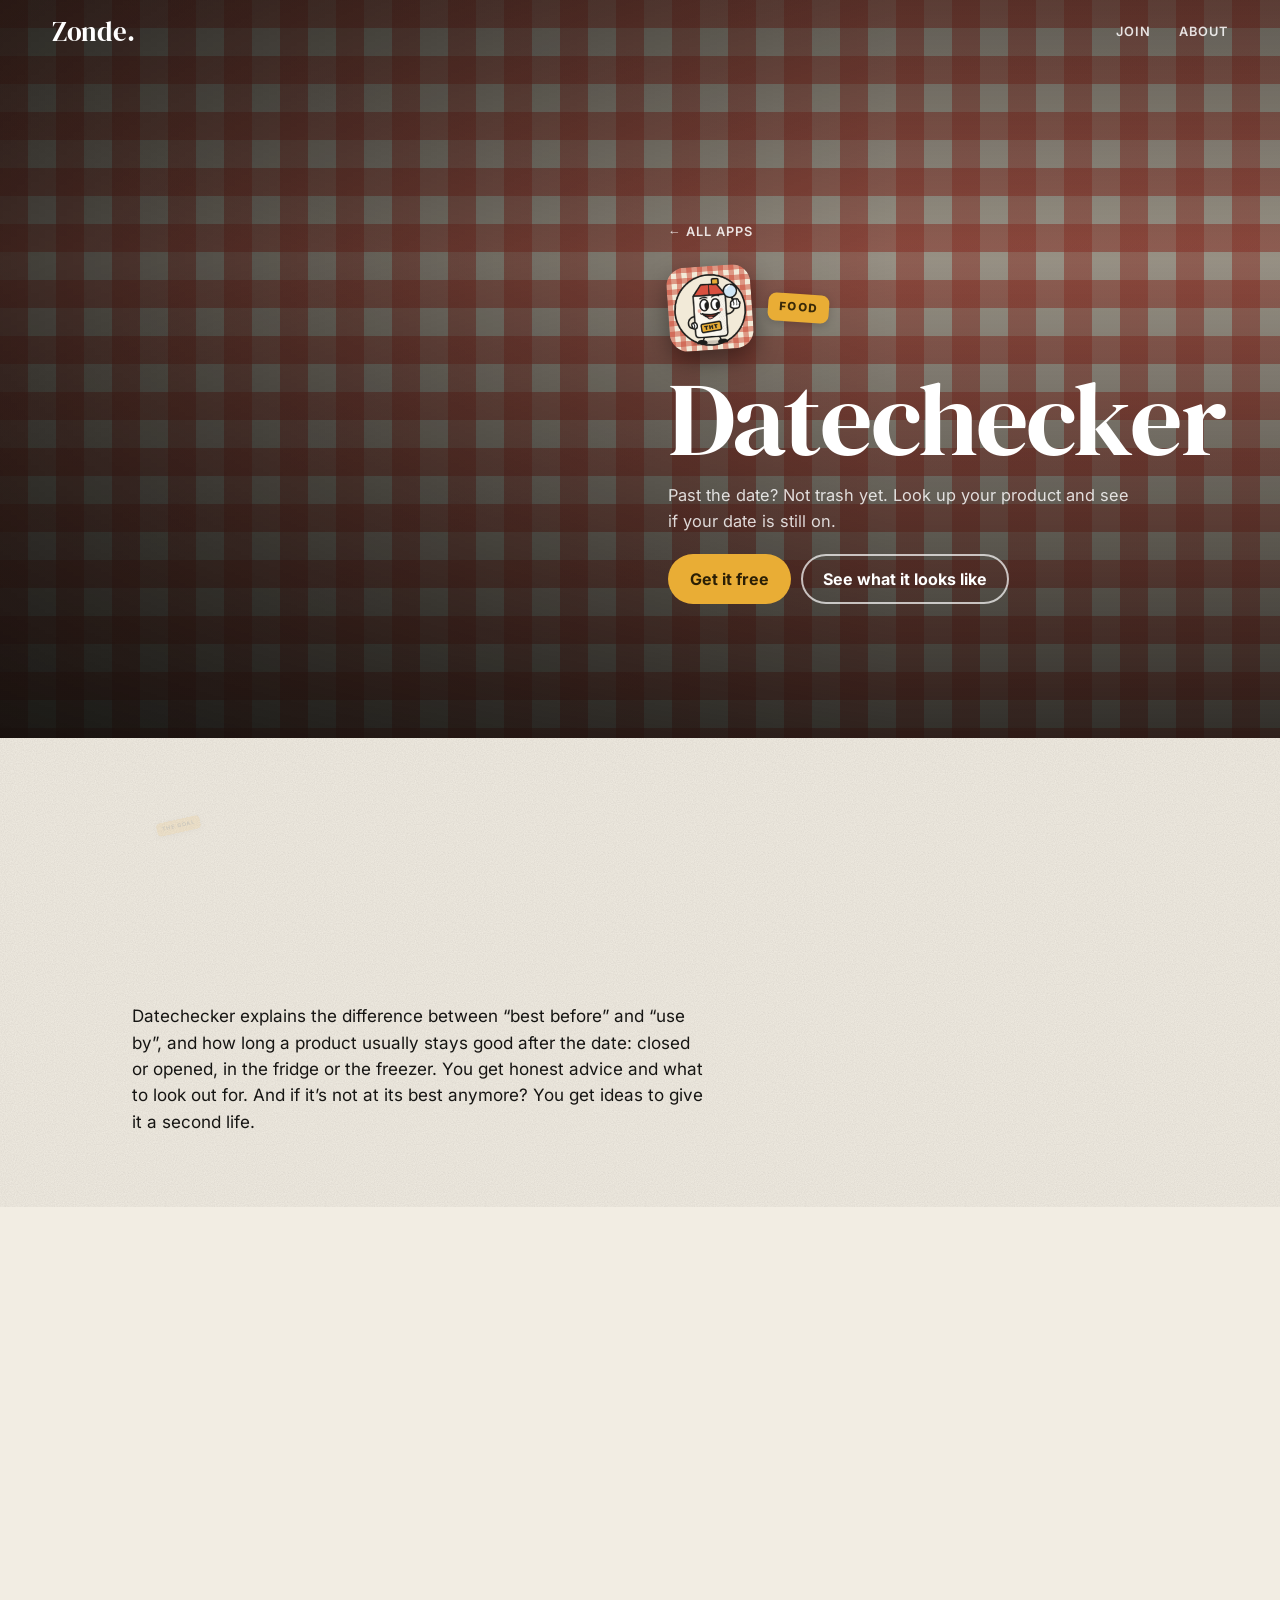
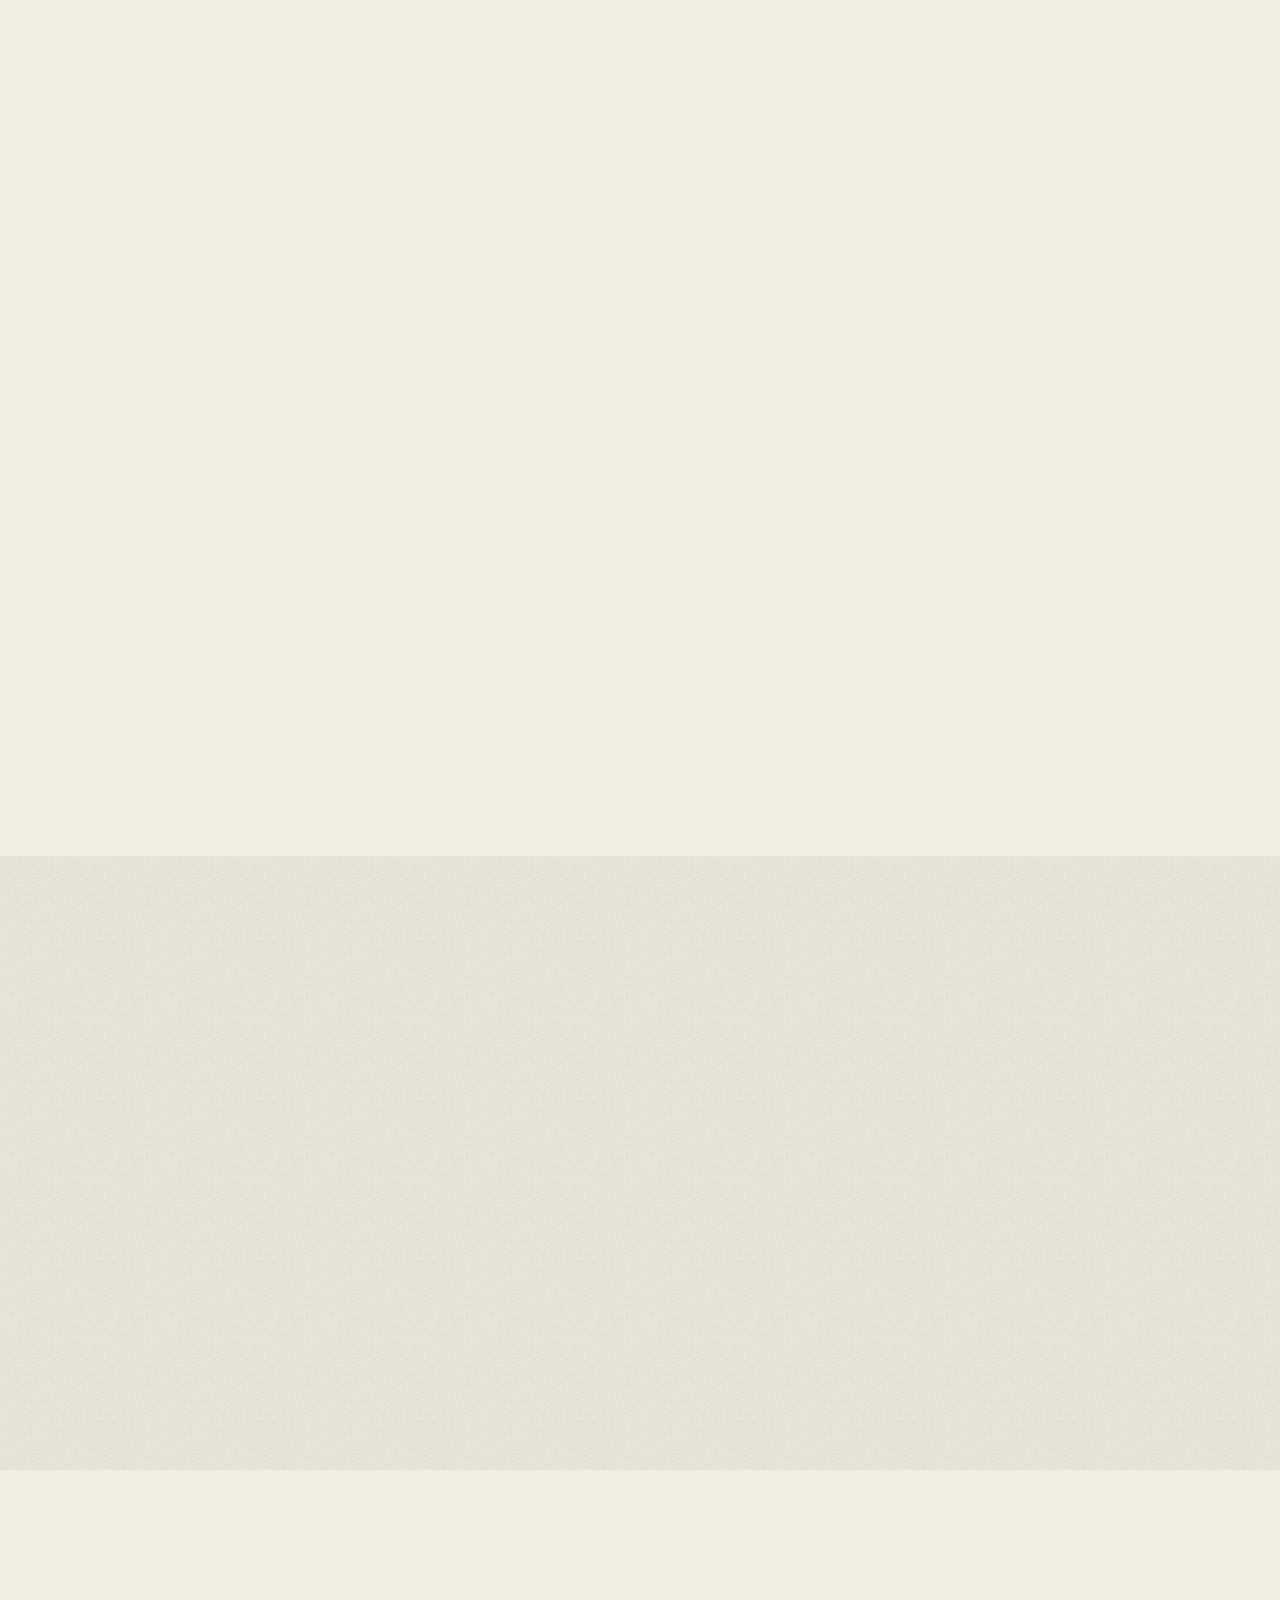
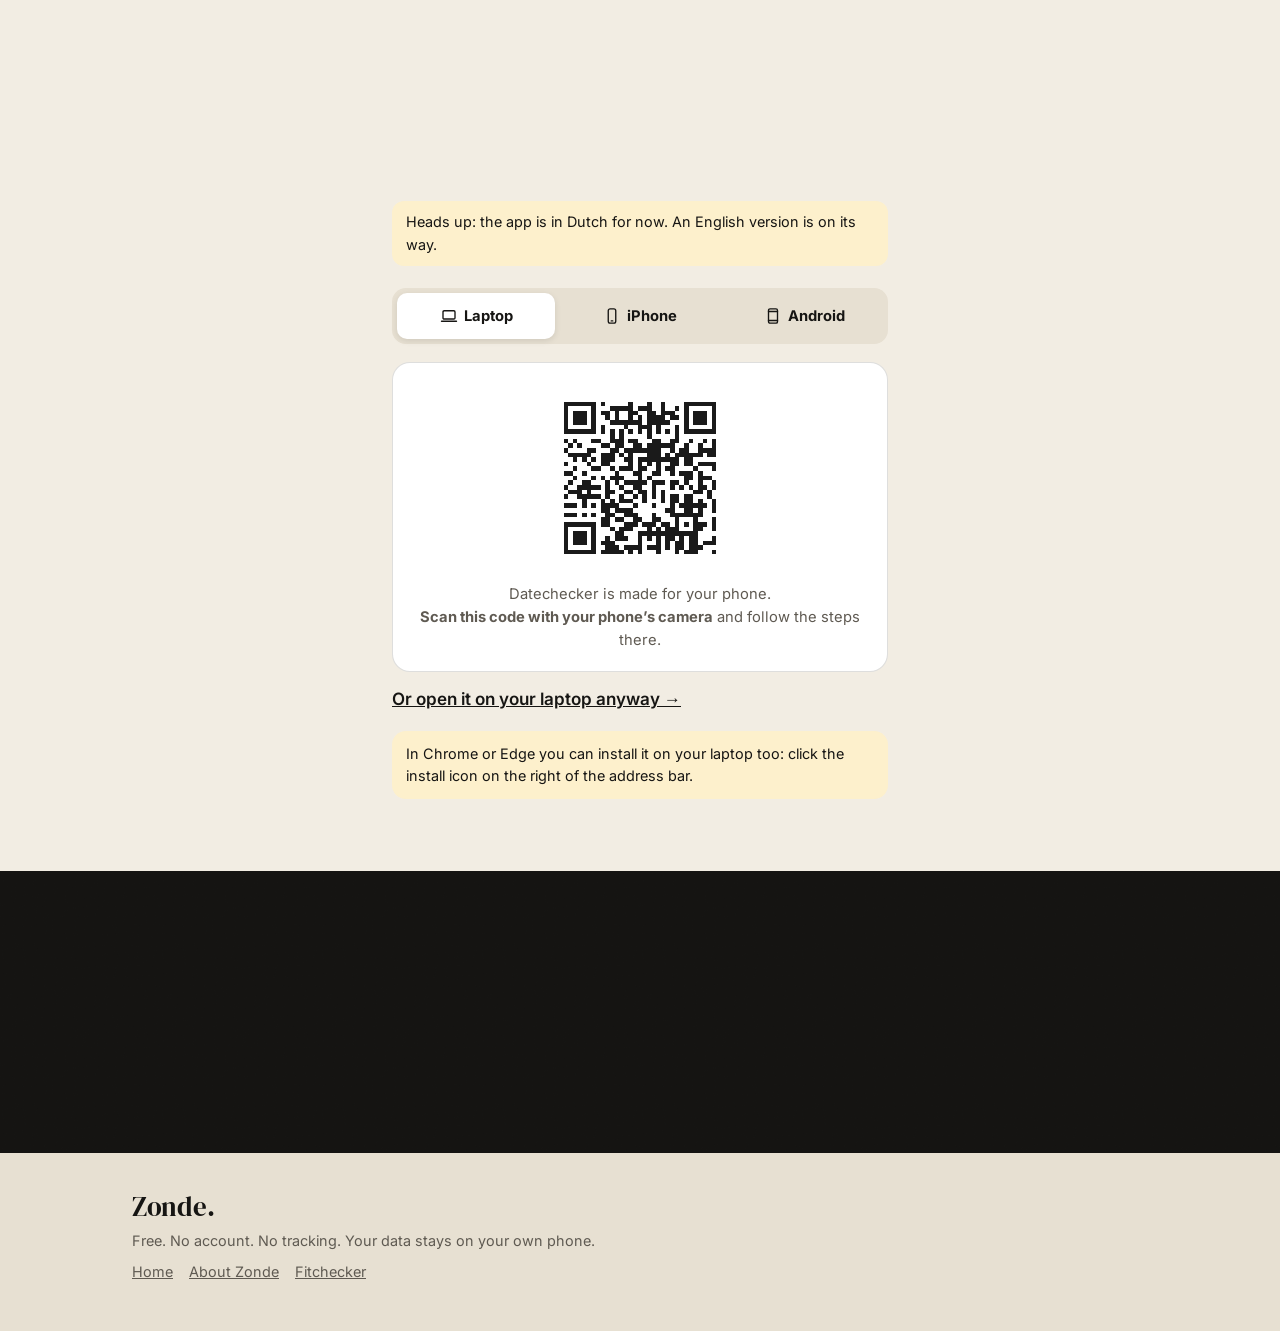
==== commit 0775d089: "Site in het Engels voor internationaal bereik, met wereldwijde cijfers (UNEP, Ellen MacArthur) Co-Au" ====
--- a/datechecker.html
+++ b/datechecker.html
@@ -1,12 +1,12 @@
 <!doctype html>
-<html lang="nl">
+<html lang="en">
 <head>
   <meta charset="utf-8">
   <meta http-equiv="Content-Security-Policy" content="default-src 'self'; script-src 'self'; style-src 'self'; img-src 'self' data:; font-src 'self'; connect-src 'self' https://datechecker-teller.beau-f5b.workers.dev; object-src 'none'; base-uri 'self'; form-action 'self'">
   <meta name="referrer" content="strict-origin-when-cross-origin">
   <meta name="viewport" content="width=device-width, initial-scale=1, viewport-fit=cover">
   <title>Datechecker · Zonde.</title>
-  <meta name="description" content="Over de datum? Nog niet weg. Datechecker vertelt of je eten na de datum nog goed is. Gratis, een app van Zonde.">
+  <meta name="description" content="Past the date? Not trash yet. Datechecker tells you if your food is still good after the date. Free, an app by Zonde.">
   <meta name="theme-color" content="#161513">
   <link rel="icon" href="img/favicon.svg" type="image/svg+xml">
   <link rel="stylesheet" href="css/fonts.css">
@@ -19,22 +19,22 @@
     <nav class="nav">
       <a class="logo" href="./">Zonde.</a>
       <div class="nav-links">
-        <a href="./#doe-mee">Doe mee</a>
-        <a href="over.html">Over Zonde</a>
+        <a href="./#doe-mee">Join</a>
+        <a href="over.html">About</a>
       </div>
     </nav>
     <div class="hero-inner">
       <div class="hero-text">
-        <a class="terug" href="./">← Alle apps</a>
+        <a class="terug" href="./">← All apps</a>
         <div class="app-head ruim">
           <img src="img/datechecker.png" alt="" width="84" height="84">
-          <span class="sticker sticker-mustard">Eten</span>
+          <span class="sticker sticker-mustard">Food</span>
         </div>
         <h1>Datechecker</h1>
-        <p class="lead">Over de datum? Nog niet weg. Zoek je product op en zie of je date nog doorgaat.</p>
+        <p class="lead">Past the date? Not trash yet. Look up your product and see if your date is still on.</p>
         <div class="hero-actions">
-          <a class="btn btn-mustard" href="#download">Download gratis</a>
-          <a class="btn btn-line" href="#screens">Zo ziet het eruit</a>
+          <a class="btn btn-mustard" href="#download">Get it free</a>
+          <a class="btn btn-line" href="#screens">See what it looks like</a>
         </div>
       </div>
     </div>
@@ -44,16 +44,16 @@
     <section class="section paper">
       <div class="wrap doel-grid">
         <div class="prose">
-          <span class="sticker sticker-mustard">Het doel</span>
-          <h2>Eet wat je hebt.</h2>
-          <p class="section-lead">Veel eten belandt in de prullenbak omdat de datum voorbij is, terwijl het nog prima is. Zonde.</p>
-          <p>Datechecker legt uit wat het verschil is tussen THT en TGT, en hoe lang een product na de datum meestal nog goed is: dicht of open, in de koelkast of de vriezer. Je krijgt een eerlijk advies, met waar je op let. En is het niet meer op z'n best? Dan krijg je ideeën om het een tweede leven te geven.</p>
+          <span class="sticker sticker-mustard">The goal</span>
+          <h2>Eat what you have.</h2>
+          <p class="section-lead">So much food ends up in the bin because the date has passed, while it’s still perfectly fine. Zonde.</p>
+          <p>Datechecker explains the difference between “best before” and “use by”, and how long a product usually stays good after the date: closed or opened, in the fridge or the freezer. You get honest advice and what to look out for. And if it’s not at its best anymore? You get ideas to give it a second life.</p>
         </div>
         <aside class="doel-fact">
-          <span class="sticker sticker-tomato">Wist je dat?</span>
-          <p class="fact-num">25,5 kg</p>
-          <p>eten gooit elke Nederlander thuis per jaar weg. Dat is zo'n € 100 per persoon.</p>
-          <a class="bron" href="https://www.voedingscentrum.nl/encyclopedie/voedselverspilling.aspx" target="_blank" rel="noopener">Voedingscentrum, 2025</a>
+          <span class="sticker sticker-tomato">Did you know?</span>
+          <p class="fact-num">79 kg</p>
+          <p>of food is thrown away per person, per year, at home. That’s over a billion meals every day, worldwide.</p>
+          <a class="bron" href="https://www.unep.org/resources/publication/food-waste-index-report-2024" target="_blank" rel="noopener">UNEP Food Waste Index 2024</a>
         </aside>
       </div>
     </section>
@@ -61,29 +61,29 @@
     <section class="section">
       <div class="wrap">
         <div class="counter">
-          <span class="sticker sticker-sage counter-sticker">Gered!</span>
+          <span class="sticker sticker-sage counter-sticker">Saved!</span>
           <p class="counter-num"><span data-teller>…</span><small> kg</small></p>
-          <p class="counter-label">eten hebben alle gebruikers samen al gered met Datechecker</p>
-          <p class="counter-note" data-teller-note>Telt live mee, helemaal anoniem. Elke keer dat iemand "Ik eet het op" tikt, gaat hij omhoog.</p>
+          <p class="counter-label">of food saved by all users together with Datechecker</p>
+          <p class="counter-note" data-teller-note>Counts live, completely anonymous. It goes up every time someone taps “I’ll eat it”.</p>
         </div>
       </div>
     </section>
 
     <section class="section geen-boven" id="screens">
       <div class="wrap">
-        <h3 class="mini-title">Zo ziet het eruit</h3>
+        <h3 class="mini-title">What it looks like</h3>
         <div class="screens">
           <figure class="screen">
-            <div class="phone"><img src="img/screens/date-home.png" alt="Het zoekscherm: Met wie heb je een date vandaag?" loading="lazy" width="780" height="1688"></div>
-            <figcaption><b>Met wie heb je een date?</b>Zoek je product op of kies een categorie.</figcaption>
+            <div class="phone"><img src="img/screens/date-home.png" alt="Search screen: who's your date today?" loading="lazy" width="780" height="1688"></div>
+            <figcaption><b>Who’s your date today?</b>Search for your product or pick a category.</figcaption>
           </figure>
           <figure class="screen">
-            <div class="phone"><img src="img/screens/date-product.png" alt="Productpagina van yoghurt met het oordeel It's a match" loading="lazy" width="780" height="1688"></div>
-            <figcaption><b>It's a match!</b>Vul de datum in en zie meteen of je date doorgaat, en waar je op let.</figcaption>
+            <div class="phone"><img src="img/screens/date-product.png" alt="Product page for yoghurt with the verdict It's a match" loading="lazy" width="780" height="1688"></div>
+            <figcaption><b>It’s a match!</b>Enter the date and see right away if your date is still on, and what to look out for.</figcaption>
           </figure>
           <figure class="screen">
-            <div class="phone"><img src="img/screens/date-tweede.png" alt="Tweede leven: recepten voor eten dat nog goed is" loading="lazy" width="780" height="1688"></div>
-            <figcaption><b>Niet je type meer?</b>Recepten voor eten dat niet meer op z'n best is, maar nog wel goed.</figcaption>
+            <div class="phone"><img src="img/screens/date-tweede.png" alt="Second life: recipes for food that is still good" loading="lazy" width="780" height="1688"></div>
+            <figcaption><b>Not your type anymore?</b>Recipes for food that’s past its best, but still good to eat.</figcaption>
           </figure>
         </div>
       </div>
@@ -91,38 +91,39 @@
 
     <section class="section paper">
       <div class="wrap">
-        <h3 class="mini-title">Wat het allemaal kan</h3>
+        <h3 class="mini-title">What it can do</h3>
         <ul class="features">
-          <li><span class="nr">1</span><div><b>Ruim 45 productgroepen</b><span>Van brood en kaas tot restjes en diepvries. Je zoekt op wat je in je hand hebt.</span></div></li>
-          <li><span class="nr">2</span><div><b>THT of TGT?</b><span>Het verschil bepaalt of je date doorgaat. De app legt het simpel uit.</span></div></li>
-          <li><span class="nr">3</span><div><b>Kijk, ruik, proef</b><span>Per product waar je op let, en wanneer iets altijd weg moet.</span></div></li>
-          <li><span class="nr">4</span><div><b>Tweede leven</b><span>Wentelteefjes van oud brood, croutons, frittata en meer.</span></div></li>
-          <li><span class="nr">5</span><div><b>Dating tips</b><span>Elke dag een tip om je eten langer goed te houden.</span></div></li>
-          <li><span class="nr">6</span><div><b>Betrouwbare bronnen</b><span>Termijnen van het Voedingscentrum en andere bronnen. Bij twijfel kiest de app altijd de voorzichtige kant.</span></div></li>
+          <li><span class="nr">1</span><div><b>45+ product groups</b><span>From bread and cheese to leftovers and frozen food. Search for whatever you’re holding.</span></div></li>
+          <li><span class="nr">2</span><div><b>Best before or use by?</b><span>The difference decides whether your date is still on. The app explains it simply.</span></div></li>
+          <li><span class="nr">3</span><div><b>Look, smell, taste</b><span>What to check for each product, and when something always has to go.</span></div></li>
+          <li><span class="nr">4</span><div><b>Second life</b><span>French toast from stale bread, croutons, frittata and more.</span></div></li>
+          <li><span class="nr">5</span><div><b>Dating tips</b><span>A daily tip to keep your food good for longer.</span></div></li>
+          <li><span class="nr">6</span><div><b>Trusted sources</b><span>Guidelines from the Dutch Nutrition Centre and other sources. When in doubt, the app always plays it safe.</span></div></li>
         </ul>
       </div>
     </section>
 
     <section class="section" id="download">
       <div class="wrap download-box">
-        <span class="sticker sticker-mustard">Gratis</span>
-        <h2>Hoe wil je hem downloaden?</h2>
-        <p class="section-lead">Geen App Store nodig. Je zet Datechecker in een minuut op je beginscherm, en dan werkt hij gewoon als app.</p>
+        <span class="sticker sticker-mustard">Free</span>
+        <h2>How do you want to get it?</h2>
+        <p class="section-lead">No App Store needed. Add Datechecker to your home screen in a minute, and it works just like an app.</p>
+        <p class="taal-noot">Heads up: the app is in Dutch for now. An English version is on its way.</p>
         <div class="download ruim" data-download="datechecker"></div>
       </div>
     </section>
 
     <section class="manifest section">
       <div class="wrap">
-        <span class="sticker sticker-tomato">Ook van Zonde.</span>
+        <span class="sticker sticker-tomato">Also by Zonde.</span>
         <div class="andere ruim">
           <a class="app-row" href="fitchecker.html">
             <img src="img/fitchecker.png" alt="" width="56" height="56">
-            <span><b>Fitchecker</b><span>Draag wat je hebt: looks uit je eigen kast.</span></span>
+            <span><b>Fitchecker</b><span>Wear what you have: outfits from your own closet.</span></span>
             <span class="pijl">→</span>
           </a>
           <a class="app-row" href="./#doe-mee">
-            <span><b>Doe mee met de beweging</b><span>Zie hoeveel we samen al redden.</span></span>
+            <span><b>Join the movement</b><span>See how much we’ve saved together.</span></span>
             <span class="pijl">→</span>
           </a>
         </div>
@@ -133,8 +134,8 @@
   <footer class="footer">
     <div class="wrap">
       <p class="logo">Zonde.</p>
-      <p>Gratis. Geen account. Geen tracking. Je gegevens blijven op je eigen telefoon.</p>
-      <p class="footer-links"><a href="./">Home</a> <a href="over.html">Over Zonde</a> <a href="fitchecker.html">Fitchecker</a></p>
+      <p>Free. No account. No tracking. Your data stays on your own phone.</p>
+      <p class="footer-links"><a href="./">Home</a> <a href="over.html">About Zonde</a> <a href="fitchecker.html">Fitchecker</a></p>
     </div>
   </footer>
 
--- a/css/zonde.css
+++ b/css/zonde.css
@@ -110,7 +110,8 @@
   text-wrap: balance;
 }
 .lead { margin: 14px 0 0; max-width: 470px; font-size: 1.02rem; color: rgba(255, 255, 255, .82); }
-.hero-actions { display: flex; flex-wrap: wrap; gap: 12px; margin-top: 20px; }
+.hero-actions { display: flex; flex-wrap: wrap; gap: 10px; margin-top: 20px; }
+.hero-actions .btn { padding: 0 20px; }
 .hero-sticker { position: absolute; right: 4px; top: -30px; transform: rotate(8deg); font-size: .85rem; padding: 7px 13px; }
 
 .slider { min-width: 0; }
@@ -485,3 +486,4 @@
 
 .ruim { margin-top: 22px; }
 .geen-boven { padding-top: 0; }
+.taal-noot { margin: 14px 0 0; padding: 10px 14px; border-radius: 12px; background: #fdf0cc; font-size: .9rem; display: inline-block; }
